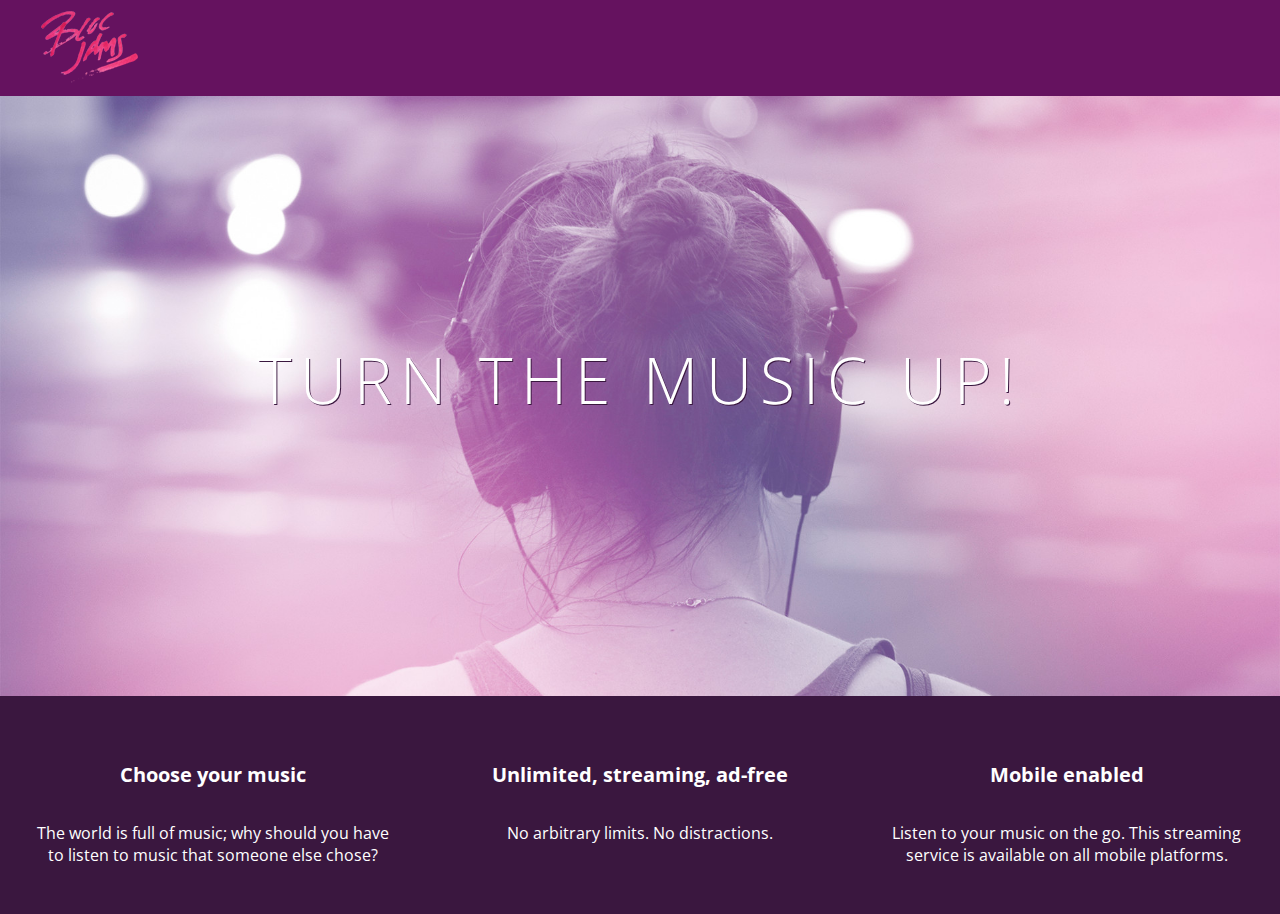
==== index.html @ e420a4b1 "fix typo on last div, turn to section" ====
<!DOCTYPE html>
<html>
  <head>
    <title>Bloc Jams</title>
    <link rel="stylesheet" type="text/css" href="http://fonts.googleapis.com/css?family=Open+Sans:400,800,600,700,300">
    <link rel="stylesheet" type="text/css" href="http://code.ionicframework.com/ionicons/2.0.1/css/ionicons.min.css">
    <link rel="stylesheet" type="text/css" href="styles/normalize.css">
    <link rel="stylesheet" type="text/css" href="styles/main.css">
  </head>
  
  <body class="landing">
    <!-- Navigation bar -->
    <nav class="navbar">
      <img src="assets/images/bloc_jams_logo.png" alt="blog jams logo" class="logo" />
    </nav>
    <!-- Hero Content -->
    <section class="hero-content">
      <h1 class="hero-title">Turn the music up!</h1>
    </section>
    <!-- Selling Points -->
    <section class="selling-points">
      <div class="point">
        <span class="ion-music-note"></span>
        <h5 class="point-title">Choose your music</h5>
        <p class="point-description">The world is full of music; why should you have to listen to music that someone else chose?</p>
      </div>
      
      <div class="point">
        <span class="ion-radio-waves"></span>
        <h5 class="point-title">Unlimited, streaming, ad-free</h5>
        <p class="point-description">No arbitrary limits. No distractions.</p>
      </div>
      
      <div class="point">
        <span class="ion-iphone"></span>
        <h5 class="point-title">Mobile enabled</h5>
        <p class="point-description">Listen to your music on the go. This streaming service is available on all mobile platforms.</p>
      </div>
    </section>
  </body>
</html>
---- styles/main.css ----
html {
  height: 100%;
  font-size: 100%;
}

body {
  font-family: 'Open Sans';
  color: white;
  min-height: 100%
}

body.landing {
  background-color: rgb(58,23,63);
}

.navbar {
  padding: 0.5rem;
  background-color: rgb(101,18,95);
}

.navbar .logo {
  position: relative;
  left: 2rem;
}

/*  */
.hero-content {
  position: relative;
  min-height: 600px;
  background-image: url(../assets/images/bloc_jams_bg.jpg);
  background-repeat: no-repeat;
  background-position: center center;
  background-size: cover;
}

.hero-content .hero-title {
  position: absolute;
  top: 40%;
  -webkit-transform: translateY(-50%);
  -moz-transform: translateY(-50%);
  -ms-transform: translateY(-50%);
  transform: translateY(-50%);
  width:100%;
  text-align: center;
  font-size: 4rem;
  font-weight: 300;
  text-transform: uppercase;
  letter-spacing: 0.5rem;
  text-shadow: 1px 1px 0px rgb(58,23,63);   
}

/*  */
.selling-points {
  position: relative;
  display: table;
  width: 100%;
  -webkit-box-sizing: border-box;
  -moz-box-sizing: border-box;
  box-sizing: border-box;
}

.point {
  display: table-cell;
  position: relative;
  width: 33.3%;
  padding: 2rem;
  text-align: center;
}

.point .point-title {
  font-size: 1.25rem;
}

.ion-music-note, 
.ion-radio-waves,
.ion-iphone {
  color: rgb(233,50,117);
  font-size: 5rem;
}
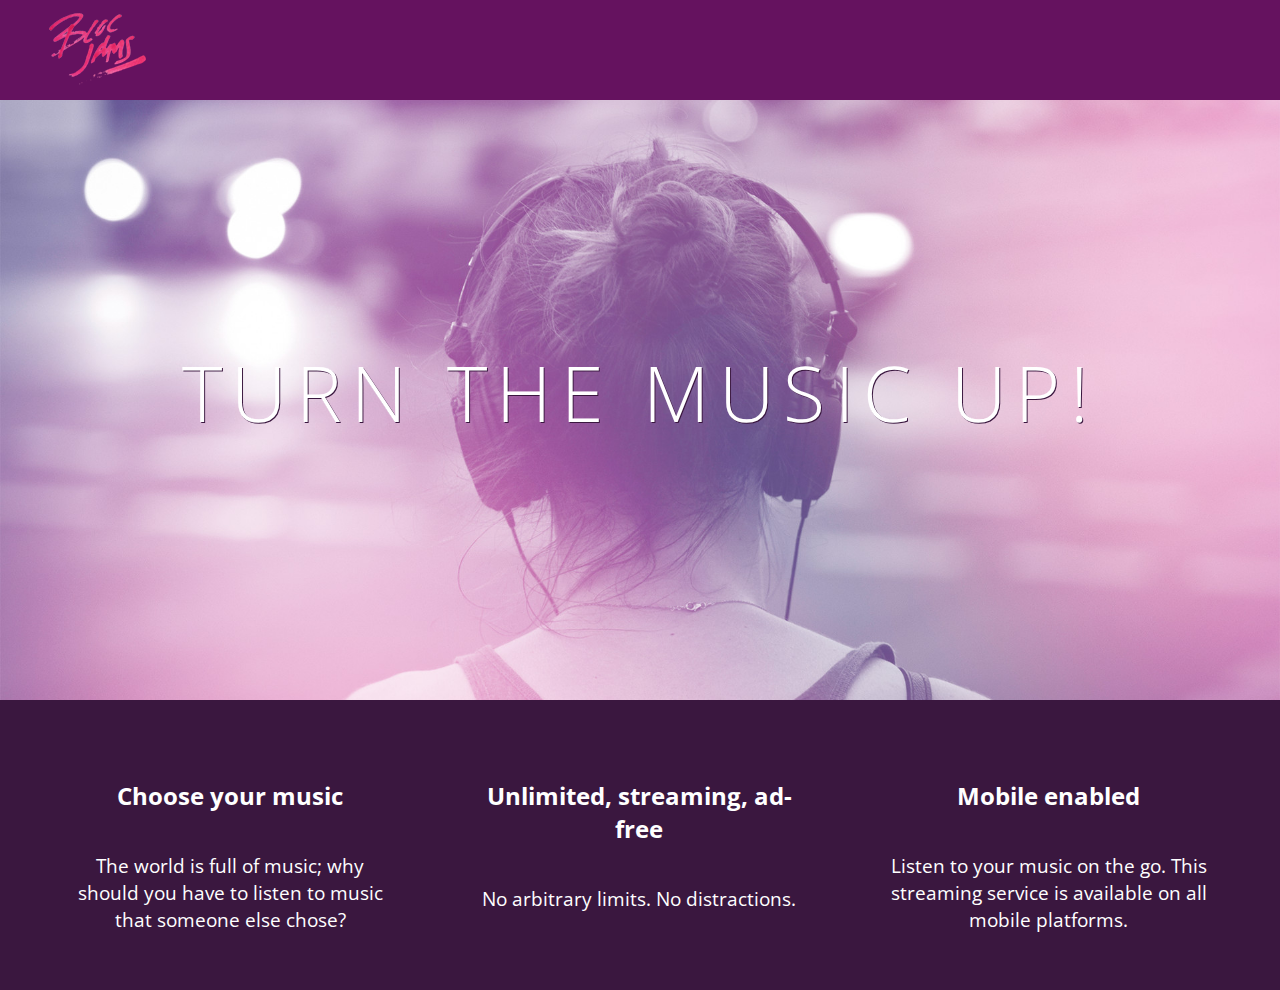
==== commit 548a70eb: "add assignment 8 responsive styling to app" ====
--- a/index.html
+++ b/index.html
@@ -2,10 +2,14 @@
 <html>
   <head>
     <title>Bloc Jams</title>
+    <meta name="viewport" content="width=device-width, initial-scale=1">
+    
     <link rel="stylesheet" type="text/css" href="http://fonts.googleapis.com/css?family=Open+Sans:400,800,600,700,300">
     <link rel="stylesheet" type="text/css" href="http://code.ionicframework.com/ionicons/2.0.1/css/ionicons.min.css">
     <link rel="stylesheet" type="text/css" href="styles/normalize.css">
     <link rel="stylesheet" type="text/css" href="styles/main.css">
+    <link rel="stylesheet" type="text/css" href="styles/landing.css">
+
   </head>
   
   <body class="landing">
@@ -18,24 +22,25 @@
       <h1 class="hero-title">Turn the music up!</h1>
     </section>
     <!-- Selling Points -->
-    <section class="selling-points">
-      <div class="point">
+    <section class="selling-points container">
+      <div class="point column third">
         <span class="ion-music-note"></span>
         <h5 class="point-title">Choose your music</h5>
         <p class="point-description">The world is full of music; why should you have to listen to music that someone else chose?</p>
       </div>
       
-      <div class="point">
+      <div class="point column third">
         <span class="ion-radio-waves"></span>
         <h5 class="point-title">Unlimited, streaming, ad-free</h5>
         <p class="point-description">No arbitrary limits. No distractions.</p>
       </div>
       
-      <div class="point">
+      <div class="point column third">
         <span class="ion-iphone"></span>
         <h5 class="point-title">Mobile enabled</h5>
         <p class="point-description">Listen to your music on the go. This streaming service is available on all mobile platforms.</p>
       </div>
     </section>
+
   </body>
 </html>--- a/styles/main.css
+++ b/styles/main.css
@@ -1,3 +1,11 @@
+/* main.css */
+
+*, *::before, *::after {
+  -moz-box-sizing: border-box;
+  -webkit-box-sizing: border-box;
+  box-sizing: border-box;
+}
+
 html {
   height: 100%;
   font-size: 100%;
@@ -7,10 +15,6 @@
   font-family: 'Open Sans';
   color: white;
   min-height: 100%
-}
-
-body.landing {
-  background-color: rgb(58,23,63);
 }
 
 .navbar {
@@ -23,57 +27,52 @@
   left: 2rem;
 }
 
-/*  */
-.hero-content {
-  position: relative;
-  min-height: 600px;
-  background-image: url(../assets/images/bloc_jams_bg.jpg);
-  background-repeat: no-repeat;
-  background-position: center center;
-  background-size: cover;
+/* max-width container */
+.container {
+  margin: 0 auto;
+  max-width: 64rem;
 }
 
-.hero-content .hero-title {
-  position: absolute;
-  top: 40%;
-  -webkit-transform: translateY(-50%);
-  -moz-transform: translateY(-50%);
-  -ms-transform: translateY(-50%);
-  transform: translateY(-50%);
-  width:100%;
-  text-align: center;
-  font-size: 4rem;
-  font-weight: 300;
-  text-transform: uppercase;
-  letter-spacing: 0.5rem;
-  text-shadow: 1px 1px 0px rgb(58,23,63);   
+
+/* For medium and small screens (bigger than 640px) */
+@media (min-width: 640px) {
+  /* small screen styling */
+  html {
+    font-size: 112%;
+  }
+  
+  /* responsive grid breakpoints */
+  .column {
+    float: left;
+    padding-left: 1rem;
+    padding-right: 1rem;
+  }
+  
+  .column.full {
+    width: 100%;
+  }
+  .column.two-thirds {
+    width: 66.7%;
+  }
+  .column.half {
+    width: 50%;
+  }
+  .column.third {
+    width: 33.3%;
+  }
+  .column.fourth {
+    width: 25%;
+  }
+  .column.flow-opposite {
+    float: right;
+  }
+  
 }
 
-/*  */
-.selling-points {
-  position: relative;
-  display: table;
-  width: 100%;
-  -webkit-box-sizing: border-box;
-  -moz-box-sizing: border-box;
-  box-sizing: border-box;
-}
-
-.point {
-  display: table-cell;
-  position: relative;
-  width: 33.3%;
-  padding: 2rem;
-  text-align: center;
-}
-
-.point .point-title {
-  font-size: 1.25rem;
-}
-
-.ion-music-note, 
-.ion-radio-waves,
-.ion-iphone {
-  color: rgb(233,50,117);
-  font-size: 5rem;
+/* for large screens (bigger than 1024px) */
+@media (min-width: 1024px) {
+  /* large screen styling */
+  html { 
+    font-size: 120%;
+  }
 }--- a/styles/landing.css
+++ b/styles/landing.css
@@ -0,0 +1,53 @@
+/* Landing.css */
+
+body.landing {
+  background-color: rgb(58,23,63);
+}
+
+/*  */
+.hero-content {
+  position: relative;
+  min-height: 600px;
+  background-image: url(../assets/images/bloc_jams_bg.jpg);
+  background-repeat: no-repeat;
+  background-position: center center;
+  background-size: cover;
+}
+
+.hero-content .hero-title {
+  position: absolute;
+  top: 40%;
+  -webkit-transform: translateY(-50%);
+  -moz-transform: translateY(-50%);
+  -ms-transform: translateY(-50%);
+  transform: translateY(-50%);
+  width:100%;
+  text-align: center;
+  font-size: 4rem;
+  font-weight: 300;
+  text-transform: uppercase;
+  letter-spacing: 0.5rem;
+  text-shadow: 1px 1px 0px rgb(58,23,63);   
+}
+
+/*  */
+.selling-points {
+  position: relative;
+}
+
+.point {
+  position: relative;
+  padding: 2rem;
+  text-align: center;
+}
+
+.point .point-title {
+  font-size: 1.25rem;
+}
+
+.ion-music-note, 
+.ion-radio-waves,
+.ion-iphone {
+  color: rgb(233,50,117);
+  font-size: 5rem;
+}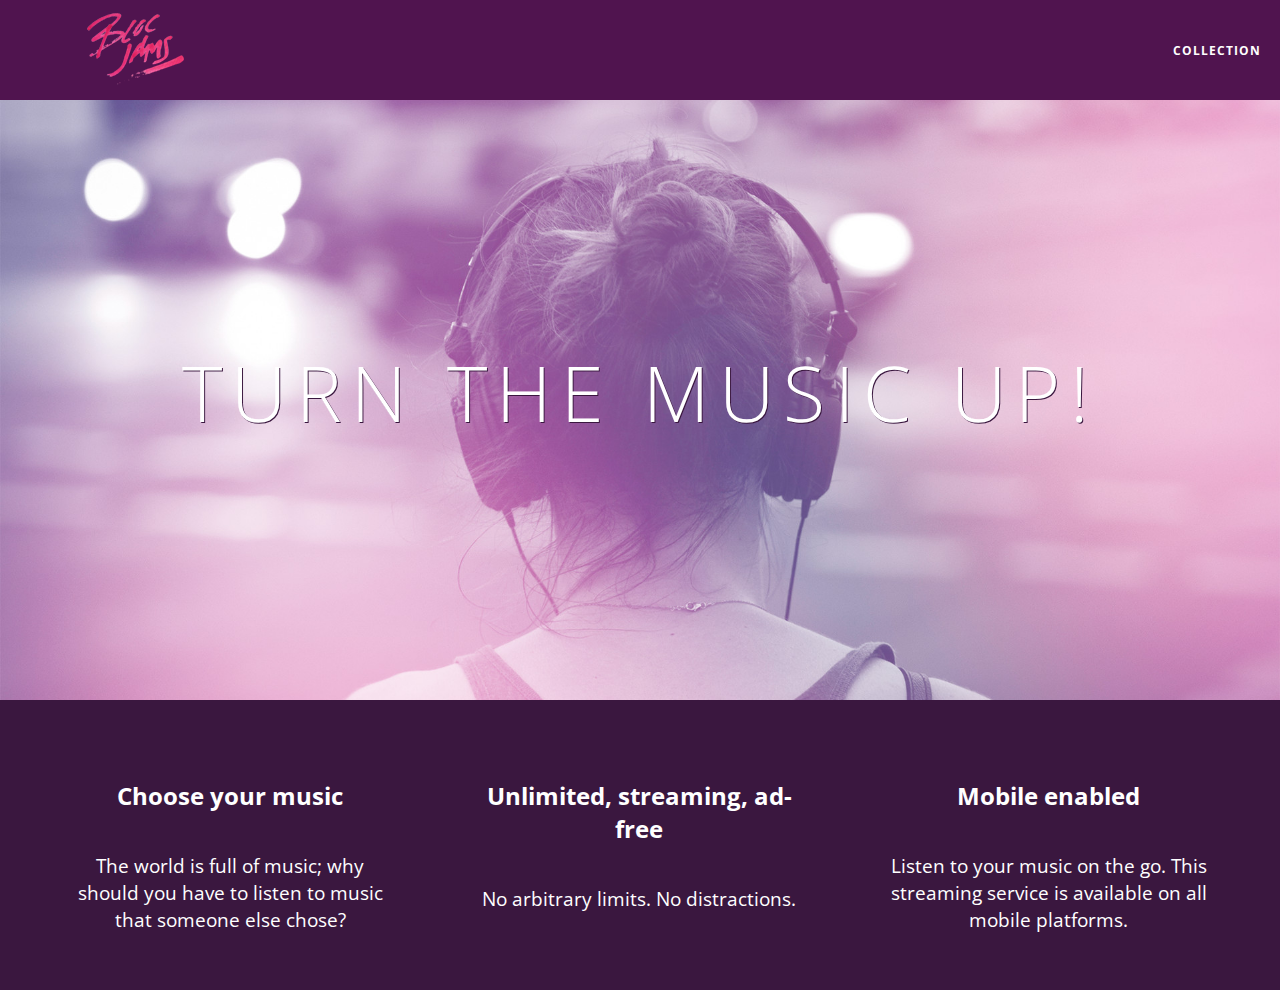
==== commit a093c5f2: "add collection.html, collection.css, two image albumss" ====
--- a/index.html
+++ b/index.html
@@ -15,14 +15,19 @@
   <body class="landing">
     <!-- Navigation bar -->
     <nav class="navbar">
-      <img src="assets/images/bloc_jams_logo.png" alt="blog jams logo" class="logo" />
+      <a href="index.html" class="logo">
+        <img src="assets/images/bloc_jams_logo.png" alt="blog jams logo" class="logo" />
+      </a>
+      <div class="links-container">
+        <a href="collection.html" class="navbar-link">collection</a>
+      </div>
     </nav>
     <!-- Hero Content -->
     <section class="hero-content">
       <h1 class="hero-title">Turn the music up!</h1>
     </section>
     <!-- Selling Points -->
-    <section class="selling-points container">
+    <section class="selling-points container clearfix">
       <div class="point column third">
         <span class="ion-music-note"></span>
         <h5 class="point-title">Choose your music</h5>
--- a/styles/main.css
+++ b/styles/main.css
@@ -18,13 +18,46 @@
 }
 
 .navbar {
+  position: relative;
   padding: 0.5rem;
-  background-color: rgb(101,18,95);
+  background-color: rgba(101,18,95, 0.5);
+  z-index: 1;
 }
 
 .navbar .logo {
   position: relative;
   left: 2rem;
+  cursor: pointer;
+}
+
+.navbar .links-container {
+  display: table;
+  position: absolute;
+  top:0;
+  right: 0;
+  height: 100px;
+  color: white;
+  text-decoration: none;
+}
+
+.links-container .navbar-link {
+  display: table-cell;
+  position: relative;
+  height: 100%;
+  padding-left: 1rem;
+  padding-right: 1rem;
+  vertical-align: middle;
+  color: white;
+  font-size: 0.625rem;
+  letter-spacing: 0.05rem;
+  font-weight: 700;
+  text-transform: uppercase;
+  text-decoration: none;
+  cursor: pointer;
+}
+
+.links-container .navbar-link:hover {
+  color: rgb(233,50,117);
 }
 
 /* max-width container */
@@ -33,7 +66,7 @@
   max-width: 64rem;
 }
 
-
+/* Responsive Section */
 /* For medium and small screens (bigger than 640px) */
 @media (min-width: 640px) {
   /* small screen styling */
@@ -75,4 +108,16 @@
   html { 
     font-size: 120%;
   }
-}+}
+
+/* floats */
+/* clearfix */
+.clearfix::before,
+.clearfix::after {
+  content: " ";
+  display: table;
+}
+
+.clearfix::after {
+  clear: both;
+}
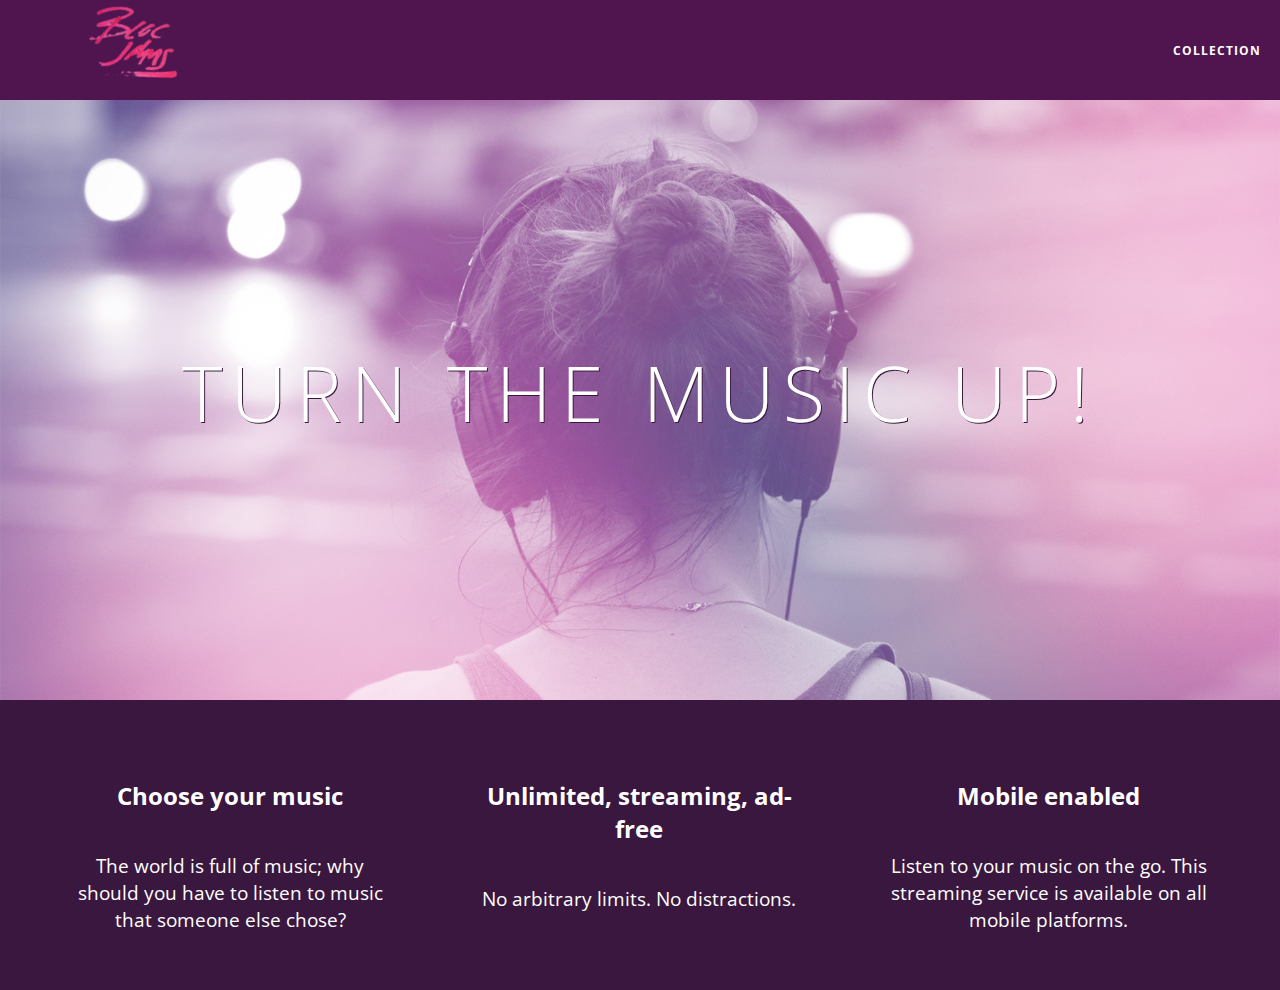
==== commit 44c04df3: "make landing page logo rotate" ====
--- a/index.html
+++ b/index.html
@@ -16,7 +16,7 @@
     <!-- Navigation bar -->
     <nav class="navbar">
       <a href="index.html" class="logo">
-        <img src="assets/images/bloc_jams_logo.png" alt="blog jams logo" class="logo" />
+        <img src="assets/images/bloc_jams_logo.png" alt="blog jams logo" class="logo" id="logo-image"/>
       </a>
       <div class="links-container">
         <a href="collection.html" class="navbar-link">collection</a>
@@ -47,5 +47,6 @@
       </div>
     </section>
 
+    <script src="scripts/landing.js"></script>
   </body>
 </html>--- a/styles/main.css
+++ b/styles/main.css
@@ -66,6 +66,10 @@
   max-width: 64rem;
 }
 
+.container.narrow {
+  max-width: 56rem;
+}
+
 /* Responsive Section */
 /* For medium and small screens (bigger than 640px) */
 @media (min-width: 640px) {
--- a/styles/landing.css
+++ b/styles/landing.css
@@ -39,6 +39,17 @@
   position: relative;
   padding: 2rem;
   text-align: center;
+  /* animation */
+  opacity: 0;
+  -webkit-transform: scaleX(0.9) translateY(3rem);
+  -moz-transform: scaleX(0.9) translateY(3rem);
+  transform: scaleX(0.9) translateY(3rem);
+  -webkit-transition: all 0.25s ease-in-out;
+  -moz-transition: all 0.25s ease-in-out;
+  transition: all 0.25s ease-in-out;
+  -webkit-transition-delay: 0.2s;
+  -moz-transition-delay: 0.2s;
+  transition-delay: 0.2s;
 }
 
 .point .point-title {
@@ -50,4 +61,4 @@
 .ion-iphone {
   color: rgb(233,50,117);
   font-size: 5rem;
-}+}
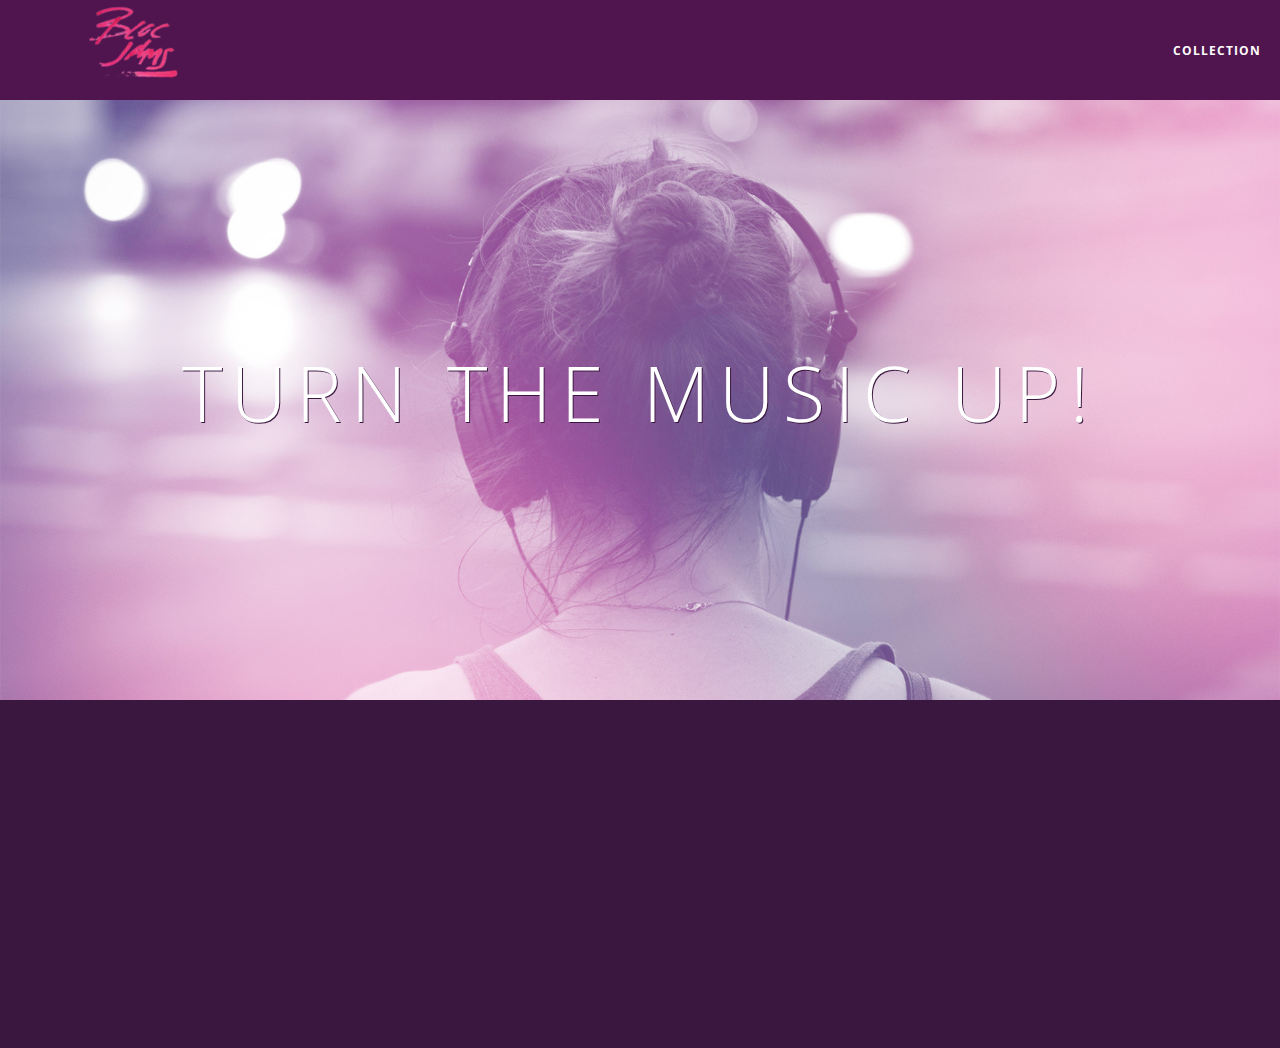
==== commit 474b5141: "create custom forEach()" ====
--- a/index.html
+++ b/index.html
@@ -47,6 +47,7 @@
       </div>
     </section>
 
+    <script src="scripts/utilities.js"></script>
     <script src="scripts/landing.js"></script>
   </body>
 </html>--- a/styles/landing.css
+++ b/styles/landing.css
@@ -62,3 +62,11 @@
   color: rgb(233,50,117);
   font-size: 5rem;
 }
+
+#logo-image:hover {
+  -webkit-transition: left 2s, linear;
+  -moz-transition: left 2s, linear;
+  transition: left 2s, linear;
+  left: 100px;
+
+}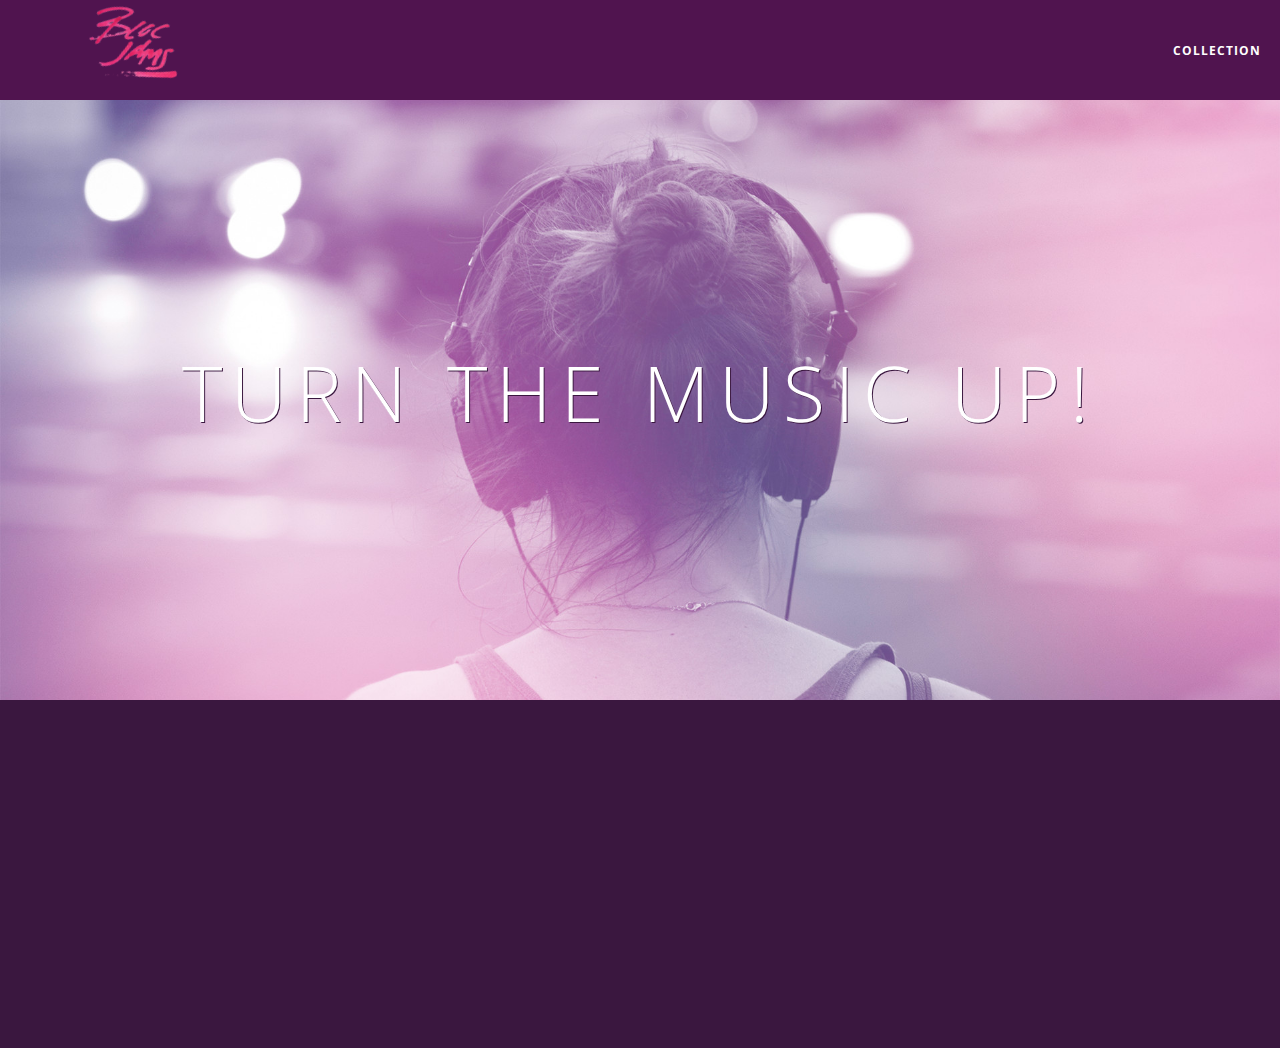
==== commit 32c54aa1: "jQuery-ify landing.js" ====
--- a/index.html
+++ b/index.html
@@ -46,7 +46,7 @@
         <p class="point-description">Listen to your music on the go. This streaming service is available on all mobile platforms.</p>
       </div>
     </section>
-
+    <script src="https://code.jquery.com/jquery-2.1.3.min.js"></script>
     <script src="scripts/utilities.js"></script>
     <script src="scripts/landing.js"></script>
   </body>
